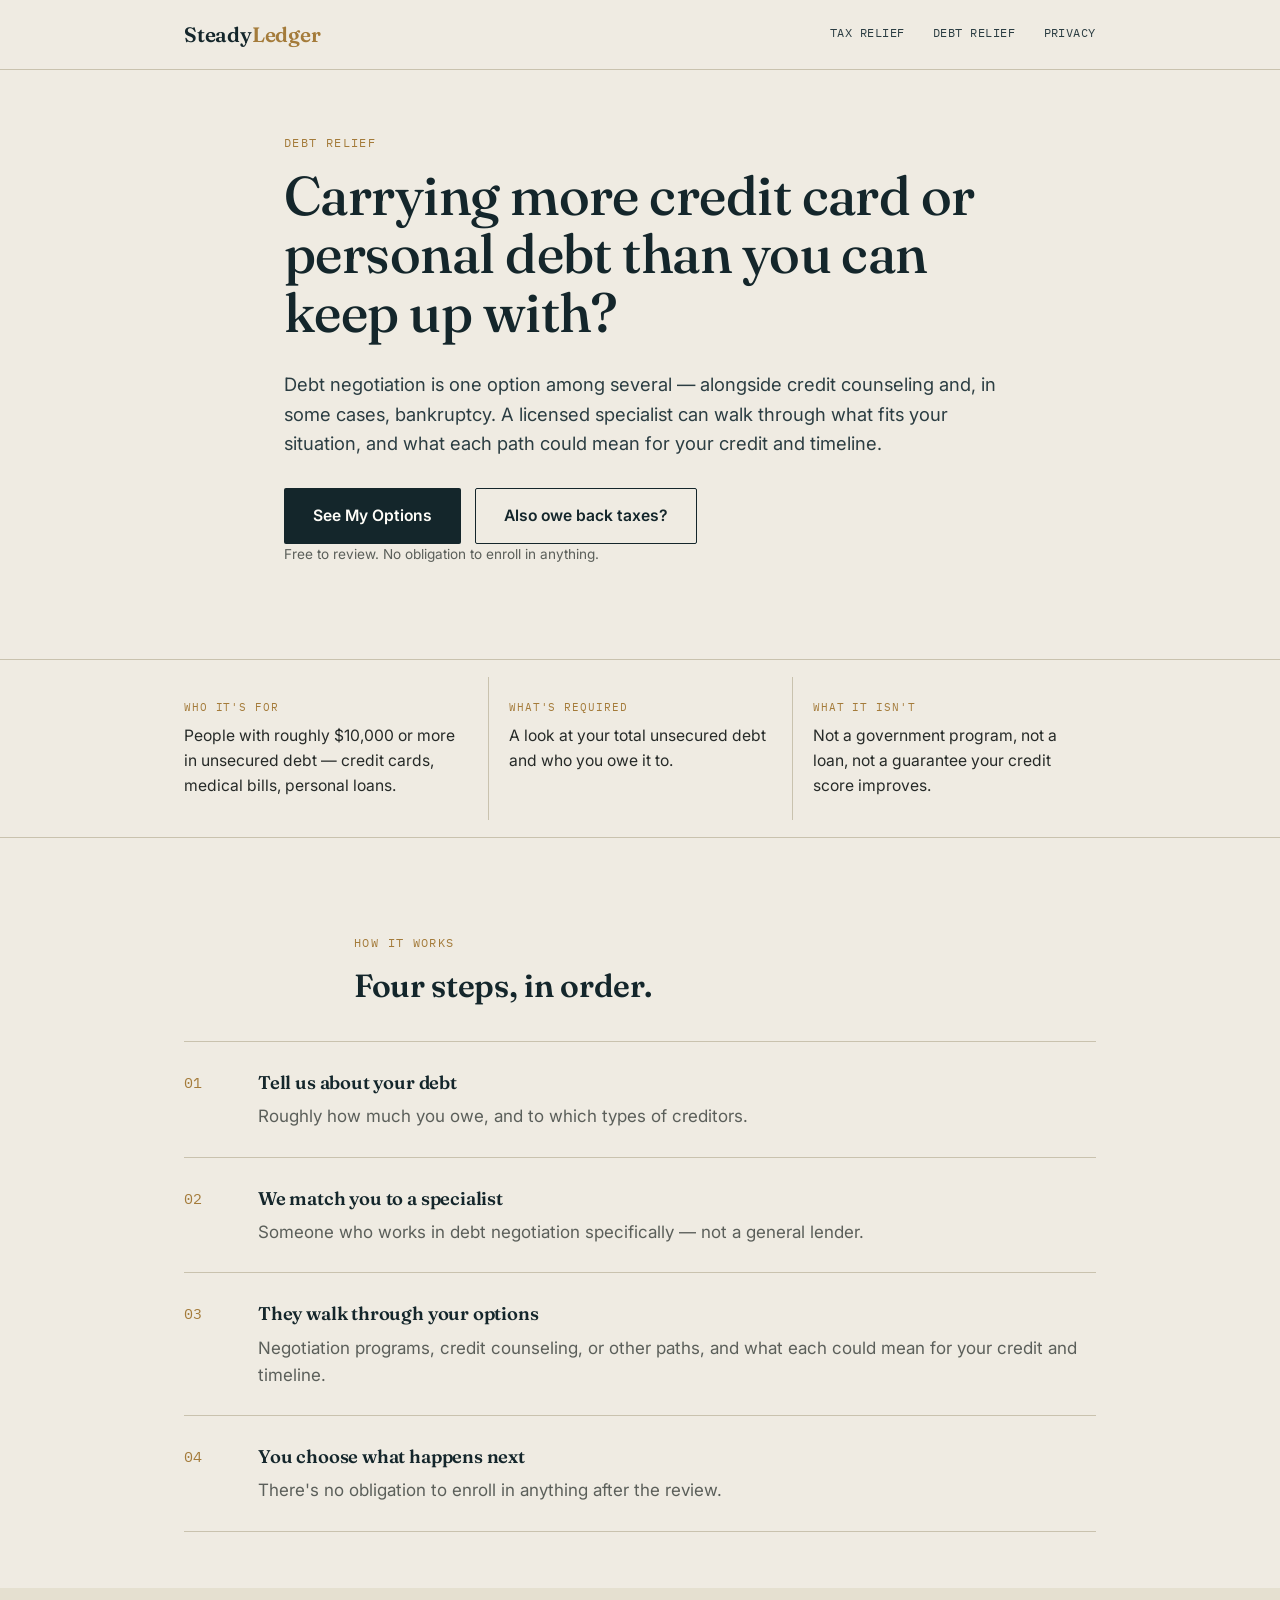
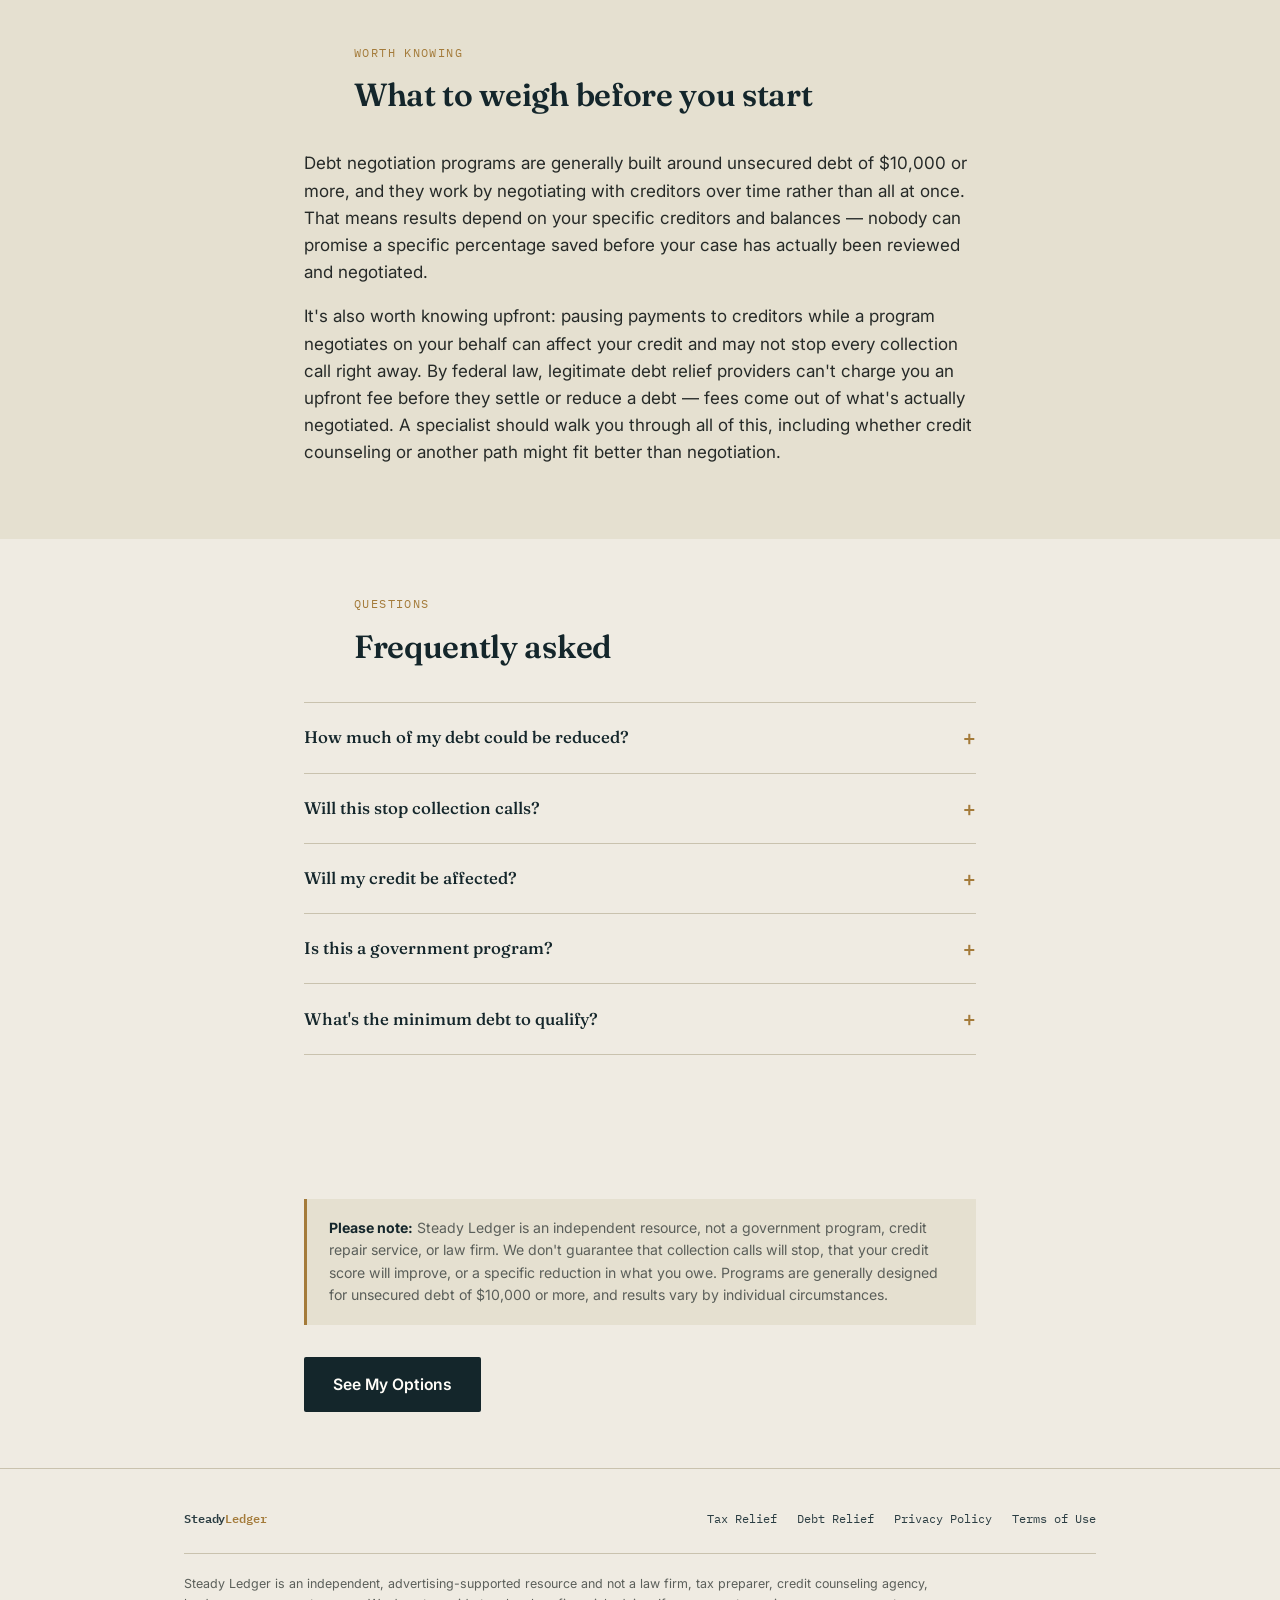
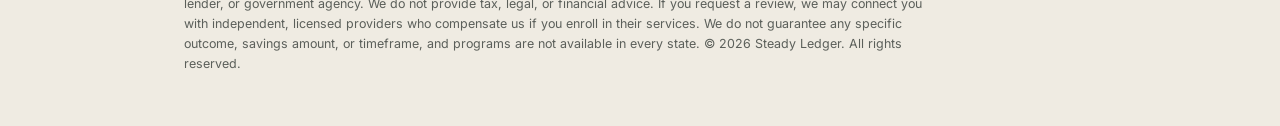
==== debt-relief.html @ 88c02ea1 "Replace single-page funnel with 2-offer + thank-you-page structure - Split Tax Relief and Debt Relie" ====
<!DOCTYPE html>
<html lang="en">
<head>
<meta charset="UTF-8">
<meta name="viewport" content="width=device-width, initial-scale=1.0">
<title>Debt Relief Options — Steady Ledger</title>
<meta name="description" content="Carrying $10,000 or more in credit card or personal debt? See how debt negotiation and other relief options actually work, and check your options with a licensed specialist.">
<link rel="canonical" href="https://REPLACE-WITH-YOUR-DOMAIN.netlify.app/debt-relief.html">
<link rel="stylesheet" href="/css/style.css">
</head>
<body>

<header class="site-header">
  <div class="wrap">
    <a href="/" class="brand">Steady<span>Ledger</span></a>
    <nav class="site-nav">
      <a href="/tax-relief.html">Tax Relief</a>
      <a href="/debt-relief.html">Debt Relief</a>
      <a href="/privacy-policy.html">Privacy</a>
    </nav>
  </div>
</header>

<section class="hero">
  <div class="wrap">
    <span class="eyebrow">Debt Relief</span>
    <h1>Carrying more credit card or personal debt than you can keep up with?</h1>
    <p class="lede">Debt negotiation is one option among several — alongside credit counseling and, in some cases, bankruptcy. A licensed specialist can walk through what fits your situation, and what each path could mean for your credit and timeline.</p>
    <div class="cta-row">
      <a class="btn btn-primary" href="/debt-relief-thank-you.html">See My Options</a>
      <a class="btn btn-ghost" href="/tax-relief.html">Also owe back taxes?</a>
    </div>
    <p class="cta-note">Free to review. No obligation to enroll in anything.</p>
  </div>
</section>

<section class="facts-strip">
  <div class="wrap">
    <dl class="fact">
      <dt>Who it's for</dt>
      <dd>People with roughly $10,000 or more in unsecured debt — credit cards, medical bills, personal loans.</dd>
    </dl>
    <dl class="fact">
      <dt>What's required</dt>
      <dd>A look at your total unsecured debt and who you owe it to.</dd>
    </dl>
    <dl class="fact">
      <dt>What it isn't</dt>
      <dd>Not a government program, not a loan, not a guarantee your credit score improves.</dd>
    </dl>
  </div>
</section>

<section class="section">
  <div class="wrap section-head">
    <span class="eyebrow">How it works</span>
    <h2>Four steps, in order.</h2>
  </div>
  <div class="wrap">
    <ol class="process">
      <li>
        <span class="num">01</span>
        <div>
          <h3>Tell us about your debt</h3>
          <p>Roughly how much you owe, and to which types of creditors.</p>
        </div>
      </li>
      <li>
        <span class="num">02</span>
        <div>
          <h3>We match you to a specialist</h3>
          <p>Someone who works in debt negotiation specifically — not a general lender.</p>
        </div>
      </li>
      <li>
        <span class="num">03</span>
        <div>
          <h3>They walk through your options</h3>
          <p>Negotiation programs, credit counseling, or other paths, and what each could mean for your credit and timeline.</p>
        </div>
      </li>
      <li>
        <span class="num">04</span>
        <div>
          <h3>You choose what happens next</h3>
          <p>There's no obligation to enroll in anything after the review.</p>
        </div>
      </li>
    </ol>
  </div>
</section>

<section class="section section-alt">
  <div class="wrap section-head">
    <span class="eyebrow">Worth knowing</span>
    <h2>What to weigh before you start</h2>
  </div>
  <div class="wrap" style="max-width:720px;">
    <p>Debt negotiation programs are generally built around unsecured debt of $10,000 or more, and they work by negotiating with creditors over time rather than all at once. That means results depend on your specific creditors and balances — nobody can promise a specific percentage saved before your case has actually been reviewed and negotiated.</p>
    <p>It's also worth knowing upfront: pausing payments to creditors while a program negotiates on your behalf can affect your credit and may not stop every collection call right away. By federal law, legitimate debt relief providers can't charge you an upfront fee before they settle or reduce a debt — fees come out of what's actually negotiated. A specialist should walk you through all of this, including whether credit counseling or another path might fit better than negotiation.</p>
  </div>
</section>

<section class="section">
  <div class="wrap section-head">
    <span class="eyebrow">Questions</span>
    <h2>Frequently asked</h2>
  </div>
  <div class="wrap" style="max-width:720px;">
    <details class="faq-item">
      <summary>How much of my debt could be reduced?</summary>
      <p class="faq-a">We can't promise a number — it depends on your total balance, your creditors, and what they're willing to negotiate. A specialist can give you a realistic picture once they've reviewed your situation.</p>
    </details>
    <details class="faq-item">
      <summary>Will this stop collection calls?</summary>
      <p class="faq-a">Not automatically, and it's not guaranteed. Some creditors continue contact during negotiation. Your specialist can explain what to realistically expect in your case.</p>
    </details>
    <details class="faq-item">
      <summary>Will my credit be affected?</summary>
      <p class="faq-a">It can be, especially if payments pause while a program negotiates. Ask your specialist to walk through the specific impact for your situation before you enroll in anything.</p>
    </details>
    <details class="faq-item">
      <summary>Is this a government program?</summary>
      <p class="faq-a">No. Steady Ledger and the specialists we connect you with are independent, and not affiliated with any government agency.</p>
    </details>
    <details class="faq-item">
      <summary>What's the minimum debt to qualify?</summary>
      <p class="faq-a">Most programs are built for unsecured debt of $10,000 or more. Smaller balances are often better suited to options like credit counseling instead.</p>
    </details>
  </div>
</section>

<section class="section">
  <div class="wrap" style="max-width:720px;">
    <div class="disclaimer">
      <strong>Please note:</strong> Steady Ledger is an independent resource, not a government program, credit repair service, or law firm. We don't guarantee that collection calls will stop, that your credit score will improve, or a specific reduction in what you owe. Programs are generally designed for unsecured debt of $10,000 or more, and results vary by individual circumstances.
    </div>
    <div class="cta-row">
      <a class="btn btn-primary" href="/debt-relief-thank-you.html">See My Options</a>
    </div>
  </div>
</section>

<footer class="site-footer">
  <div class="wrap">
    <div class="foot-top">
      <a href="/" class="brand">Steady<span>Ledger</span></a>
      <nav>
        <a href="/tax-relief.html">Tax Relief</a>
        <a href="/debt-relief.html">Debt Relief</a>
        <a href="/privacy-policy.html">Privacy Policy</a>
        <a href="/terms.html">Terms of Use</a>
      </nav>
    </div>
    <hr class="rule" style="margin-bottom:20px;">
    <p class="fine-print">Steady Ledger is an independent, advertising-supported resource and not a law firm, tax preparer, credit counseling agency, lender, or government agency. We do not provide tax, legal, or financial advice. If you request a review, we may connect you with independent, licensed providers who compensate us if you enroll in their services. We do not guarantee any specific outcome, savings amount, or timeframe, and programs are not available in every state. &copy; 2026 Steady Ledger. All rights reserved.</p>
  </div>
</footer>

</body>
</html>
---- css/style.css ----
/* ============================================================
   Steady Ledger — shared design system
   Ledger/statement motif: hairline rules, a two-line "settled
   total" mark as the signature element, restrained brass accent.
   ============================================================ */

@import url('https://fonts.googleapis.com/css2?family=Fraunces:opsz,wght@9..144,400;9..144,500;9..144,600&family=Inter:wght@400;500;600;700&family=IBM+Plex+Mono:wght@400;500&display=swap');

:root {
  --ink: #14262B;
  --ink-soft: #2B3D42;
  --paper: #EFEBE2;
  --paper-alt: #E5E0D0;
  --paper-deep: #DDD6C2;
  --white: #FFFDF8;
  --brass: #A47B3A;
  --brass-soft: #C9A86B;
  --slate: #262A28;
  --slate-soft: #5B5F5A;
  --line: #C9C2AE;
  --sage: #4B6B53;

  --font-display: 'Fraunces', Georgia, 'Times New Roman', serif;
  --font-body: 'Inter', -apple-system, BlinkMacSystemFont, 'Segoe UI', sans-serif;
  --font-mono: 'IBM Plex Mono', ui-monospace, SFMono-Regular, Menlo, monospace;

  --max: 960px;
}

* { box-sizing: border-box; }

@media (prefers-reduced-motion: reduce) {
  * { animation-duration: 0.001ms !important; animation-iteration-count: 1 !important; transition-duration: 0.001ms !important; }
}

html { scroll-behavior: smooth; }

body {
  margin: 0;
  background: var(--paper);
  color: var(--slate);
  font-family: var(--font-body);
  font-size: 17px;
  line-height: 1.6;
  -webkit-font-smoothing: antialiased;
}

a { color: var(--ink); }
a:focus-visible, button:focus-visible, summary:focus-visible {
  outline: 2px solid var(--brass);
  outline-offset: 3px;
}

img { max-width: 100%; display: block; }

.wrap {
  max-width: var(--max);
  margin: 0 auto;
  padding: 0 24px;
}

h1, h2, h3 {
  font-family: var(--font-display);
  color: var(--ink);
  font-weight: 600;
  letter-spacing: -0.01em;
  margin: 0 0 0.5em;
}

h1 { font-size: clamp(2.1rem, 5vw, 3.4rem); line-height: 1.08; font-weight: 500; }
h2 { font-size: clamp(1.5rem, 3vw, 2rem); line-height: 1.2; }
h3 { font-size: 1.15rem; }

p { margin: 0 0 1em; color: var(--slate); }
.lede { font-size: 1.15rem; color: var(--ink-soft); }

.eyebrow {
  font-family: var(--font-mono);
  font-size: 0.72rem;
  letter-spacing: 0.12em;
  text-transform: uppercase;
  color: var(--brass);
  display: block;
  margin-bottom: 14px;
}

/* ---- signature element: the settled-total mark ---- */
.ledger-mark {
  display: block;
  width: 72px;
  height: 12px;
  position: relative;
  margin: 22px 0 0;
}
.ledger-mark::before,
.ledger-mark::after {
  content: '';
  position: absolute;
  left: 0;
  right: 0;
  height: 2px;
  background: var(--ink);
}
.ledger-mark::before { top: 0; }
.ledger-mark::after { top: 7px; height: 3px; background: var(--brass); }
.ledger-mark.center { margin-left: auto; margin-right: auto; }

hr.rule {
  border: none;
  border-top: 1px solid var(--line);
  margin: 0;
}

/* ---- header ---- */
.site-header {
  border-bottom: 1px solid var(--line);
  background: var(--paper);
  position: sticky;
  top: 0;
  z-index: 20;
}
.site-header .wrap {
  display: flex;
  align-items: center;
  justify-content: space-between;
  padding-top: 18px;
  padding-bottom: 18px;
}
.brand {
  font-family: var(--font-display);
  font-size: 1.3rem;
  font-weight: 600;
  color: var(--ink);
  text-decoration: none;
  letter-spacing: -0.01em;
}
.brand span { color: var(--brass); }
.site-nav { display: flex; gap: 28px; align-items: center; }
.site-nav a {
  font-family: var(--font-mono);
  font-size: 0.78rem;
  letter-spacing: 0.04em;
  text-transform: uppercase;
  text-decoration: none;
  color: var(--ink-soft);
  border-bottom: 1px solid transparent;
  padding-bottom: 2px;
}
.site-nav a:hover { border-bottom-color: var(--brass); }

/* ---- hero ---- */
.hero {
  padding: 64px 0 40px;
}
.hero .wrap { max-width: 760px; }

/* ---- quick facts strip ---- */
.facts-strip {
  border-top: 1px solid var(--line);
  border-bottom: 1px solid var(--line);
  margin: 40px 0;
}
.facts-strip .wrap {
  display: grid;
  grid-template-columns: repeat(3, 1fr);
  gap: 0;
}
.fact {
  padding: 22px 20px;
  border-left: 1px solid var(--line);
}
.fact:first-child { border-left: none; padding-left: 0; }
.fact dt {
  font-family: var(--font-mono);
  font-size: 0.7rem;
  letter-spacing: 0.08em;
  text-transform: uppercase;
  color: var(--brass);
  margin-bottom: 6px;
}
.fact dd { margin: 0; font-size: 0.98rem; color: var(--slate); }

/* ---- buttons ---- */
.btn {
  display: inline-block;
  font-family: var(--font-body);
  font-weight: 600;
  font-size: 0.98rem;
  text-decoration: none;
  padding: 14px 28px;
  border-radius: 2px;
  border: 1px solid transparent;
  transition: background 0.15s ease, color 0.15s ease, border-color 0.15s ease;
}
.btn-primary {
  background: var(--ink);
  color: var(--white);
}
.btn-primary:hover { background: var(--brass); }
.btn-ghost {
  background: transparent;
  color: var(--ink);
  border-color: var(--ink);
}
.btn-ghost:hover { border-color: var(--brass); color: var(--brass); }
.cta-row { display: flex; gap: 14px; align-items: center; flex-wrap: wrap; margin-top: 30px; }
.cta-note { font-size: 0.85rem; color: var(--slate-soft); }

/* ---- sections ---- */
.section { padding: 56px 0; }
.section-alt { background: var(--paper-alt); }
.section-deep { background: var(--ink); color: var(--paper); }
.section-deep h2, .section-deep h3 { color: var(--white); }
.section-deep p { color: #C9CFC9; }
.section-deep .ledger-mark::before { background: var(--paper); }

.section-head { max-width: 620px; margin-bottom: 36px; }

/* ---- process list (numbered — genuine sequence) ---- */
.process { list-style: none; margin: 0; padding: 0; }
.process li {
  display: grid;
  grid-template-columns: 56px 1fr;
  gap: 18px;
  padding: 26px 0;
  border-top: 1px solid var(--line);
}
.process li:last-child { border-bottom: 1px solid var(--line); }
.process .num {
  font-family: var(--font-mono);
  font-size: 0.95rem;
  color: var(--brass);
  padding-top: 2px;
}
.process h3 { margin-bottom: 6px; }
.process p { margin: 0; color: var(--slate-soft); }

/* ---- cards (used on home page) ---- */
.card-grid {
  display: grid;
  grid-template-columns: 1fr 1fr;
  gap: 24px;
}
.card {
  background: var(--white);
  border: 1px solid var(--line);
  padding: 30px;
  display: flex;
  flex-direction: column;
}
.card h3 { margin-bottom: 8px; }
.card p { color: var(--slate-soft); flex-grow: 1; }
.card .btn { margin-top: 18px; align-self: flex-start; }

/* ---- faq ---- */
.faq-item {
  border-top: 1px solid var(--line);
  padding: 18px 0;
}
.faq-item:last-child { border-bottom: 1px solid var(--line); }
.faq-item summary {
  cursor: pointer;
  font-family: var(--font-display);
  font-weight: 500;
  font-size: 1.05rem;
  color: var(--ink);
  list-style: none;
  display: flex;
  justify-content: space-between;
  align-items: center;
  gap: 16px;
}
.faq-item summary::-webkit-details-marker { display: none; }
.faq-item summary::after {
  content: '+';
  font-family: var(--font-mono);
  color: var(--brass);
  font-size: 1.3rem;
  flex-shrink: 0;
}
.faq-item[open] summary::after { content: '\2212'; }
.faq-item .faq-a { margin-top: 12px; color: var(--slate-soft); max-width: 640px; }

/* ---- disclaimer box ---- */
.disclaimer {
  border-left: 3px solid var(--brass);
  background: var(--paper-alt);
  padding: 18px 22px;
  font-size: 0.88rem;
  color: var(--slate-soft);
  margin: 32px 0;
}
.disclaimer strong { color: var(--ink); }

/* ---- footer ---- */
.site-footer {
  border-top: 1px solid var(--line);
  padding: 40px 0;
  background: var(--paper);
}
.site-footer .foot-top {
  display: flex;
  justify-content: space-between;
  flex-wrap: wrap;
  gap: 20px;
  margin-bottom: 24px;
}
.site-footer nav { display: flex; gap: 20px; flex-wrap: wrap; }
.site-footer a {
  font-family: var(--font-mono);
  font-size: 0.78rem;
  color: var(--ink-soft);
  text-decoration: none;
}
.site-footer a:hover { color: var(--brass); }
.fine-print {
  font-size: 0.78rem;
  color: var(--slate-soft);
  line-height: 1.6;
  max-width: 760px;
}

/* ---- thank-you page ---- */
.ty-hero {
  padding: 90px 0 40px;
  text-align: center;
}
.ty-hero .wrap { max-width: 560px; margin: 0 auto; }
.ty-hero .ledger-mark { margin-left: auto; margin-right: auto; }
#widget-slot {
  max-width: 640px;
  margin: 0 auto 60px;
  min-height: 40px;
}

/* ---- responsive ---- */
@media (max-width: 760px) {
  .facts-strip .wrap { grid-template-columns: 1fr; }
  .fact { border-left: none; border-top: 1px solid var(--line); padding-left: 0; }
  .fact:first-child { border-top: none; }
  .card-grid { grid-template-columns: 1fr; }
  .process li { grid-template-columns: 40px 1fr; }
  .site-nav { gap: 16px; }
}
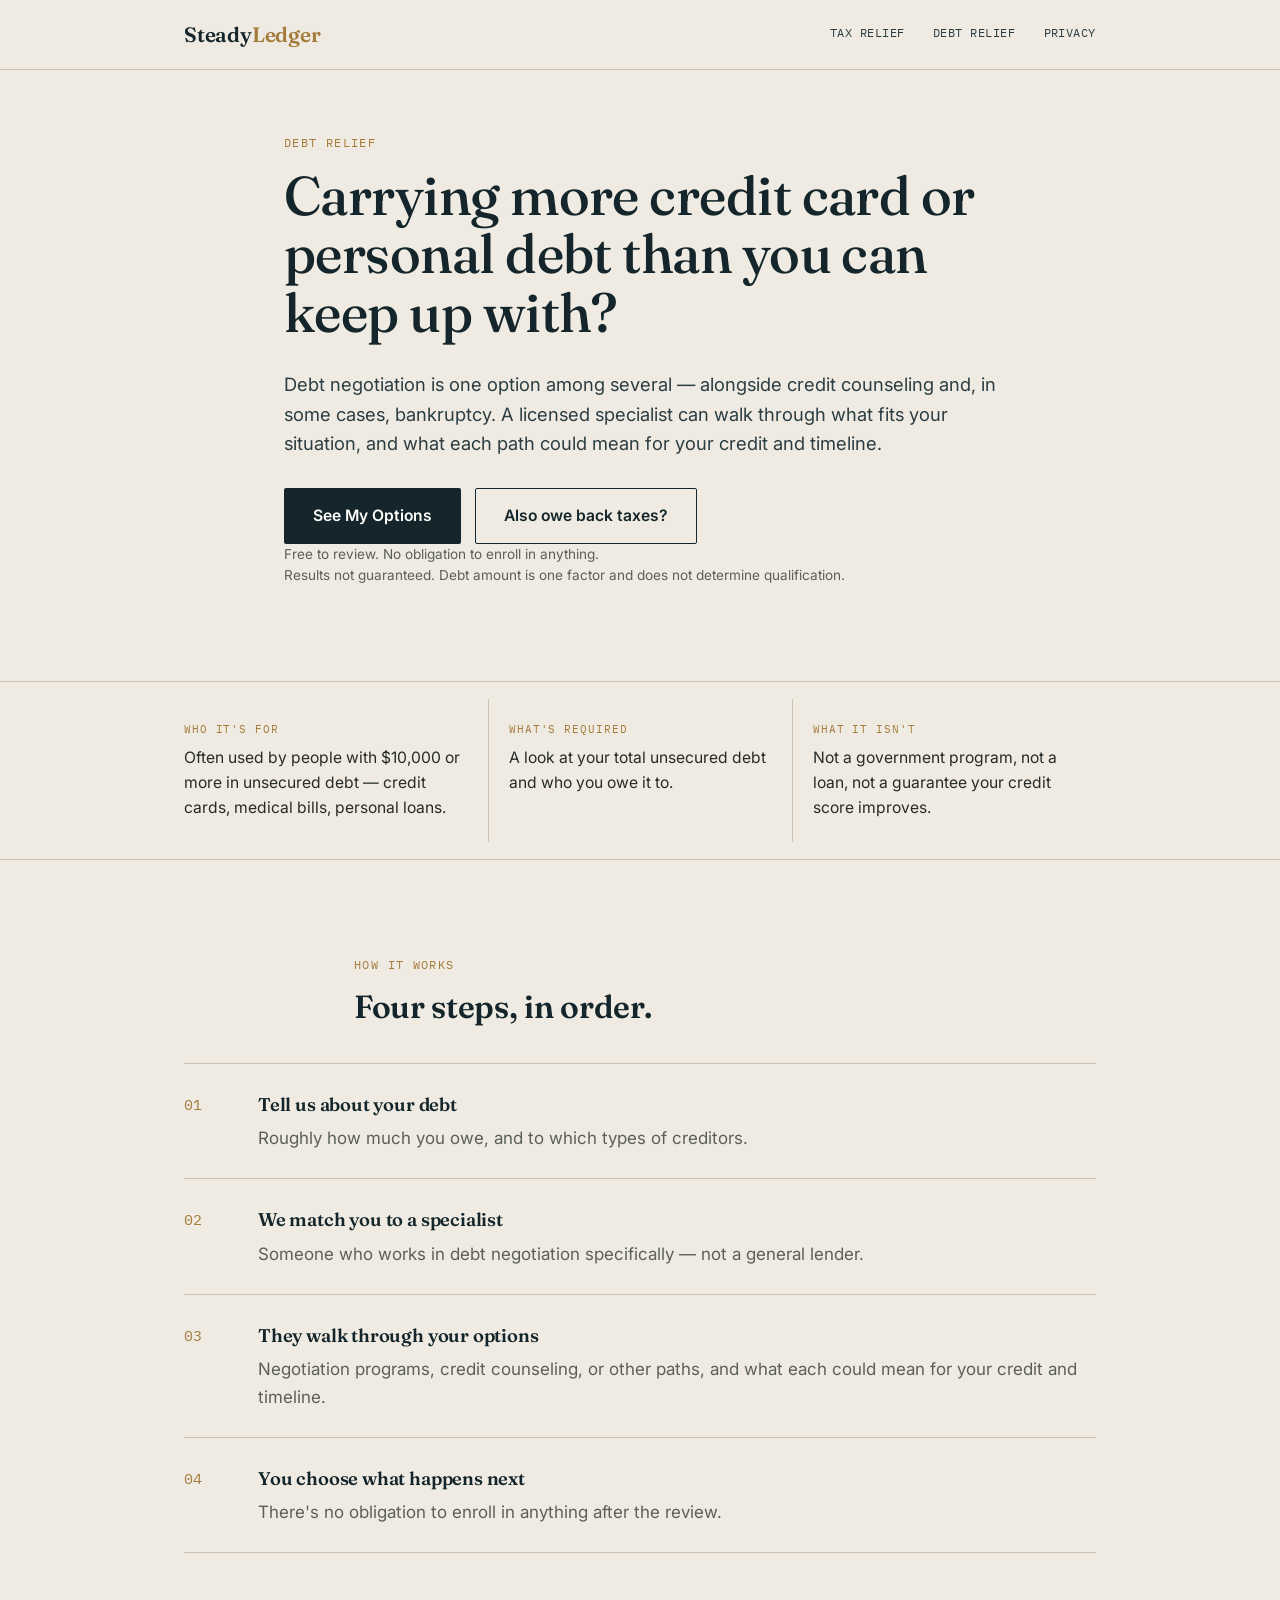
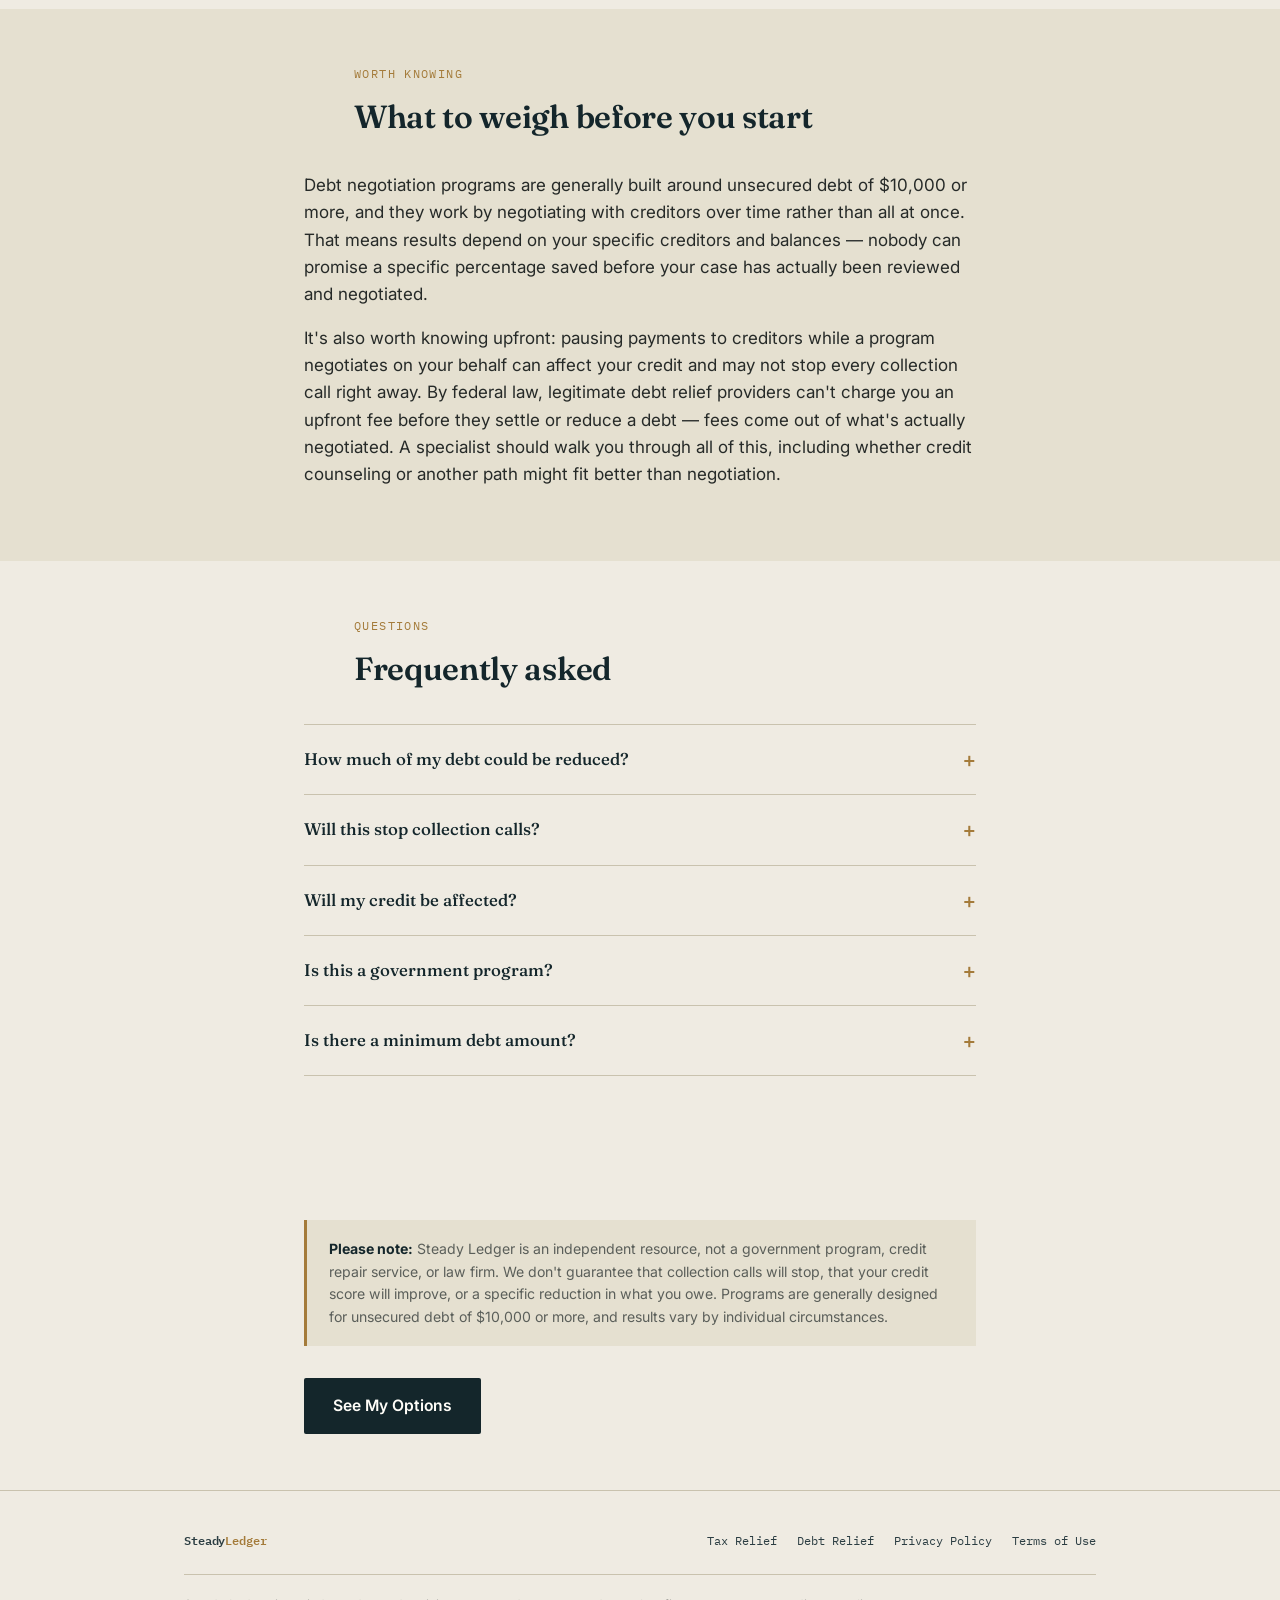
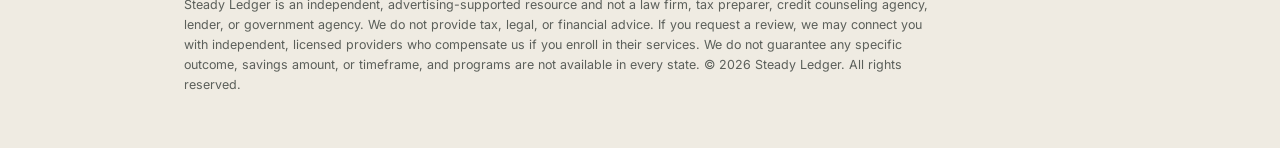
==== commit a885d83c: "Apply Self-Check compliance fixes to both offer pages - Add proximate disclaimers next to the hero C" ====
--- a/debt-relief.html
+++ b/debt-relief.html
@@ -30,7 +30,7 @@
       <a class="btn btn-primary" href="/debt-relief-thank-you.html">See My Options</a>
       <a class="btn btn-ghost" href="/tax-relief.html">Also owe back taxes?</a>
     </div>
-    <p class="cta-note">Free to review. No obligation to enroll in anything.</p>
+    <p class="cta-note">Free to review. No obligation to enroll in anything.<br>Results not guaranteed. Debt amount is one factor and does not determine qualification.</p>
   </div>
 </section>
 
@@ -38,7 +38,7 @@
   <div class="wrap">
     <dl class="fact">
       <dt>Who it's for</dt>
-      <dd>People with roughly $10,000 or more in unsecured debt — credit cards, medical bills, personal loans.</dd>
+      <dd>Often used by people with $10,000 or more in unsecured debt — credit cards, medical bills, personal loans.</dd>
     </dl>
     <dl class="fact">
       <dt>What's required</dt>
@@ -124,8 +124,8 @@
       <p class="faq-a">No. Steady Ledger and the specialists we connect you with are independent, and not affiliated with any government agency.</p>
     </details>
     <details class="faq-item">
-      <summary>What's the minimum debt to qualify?</summary>
-      <p class="faq-a">Most programs are built for unsecured debt of $10,000 or more. Smaller balances are often better suited to options like credit counseling instead.</p>
+      <summary>Is there a minimum debt amount?</summary>
+      <p class="faq-a">Most programs are built around unsecured debt of $10,000 or more. Debt amount is one factor and does not determine qualification — a specialist looks at your full situation, and smaller balances are often better suited to options like credit counseling instead.</p>
     </details>
   </div>
 </section>
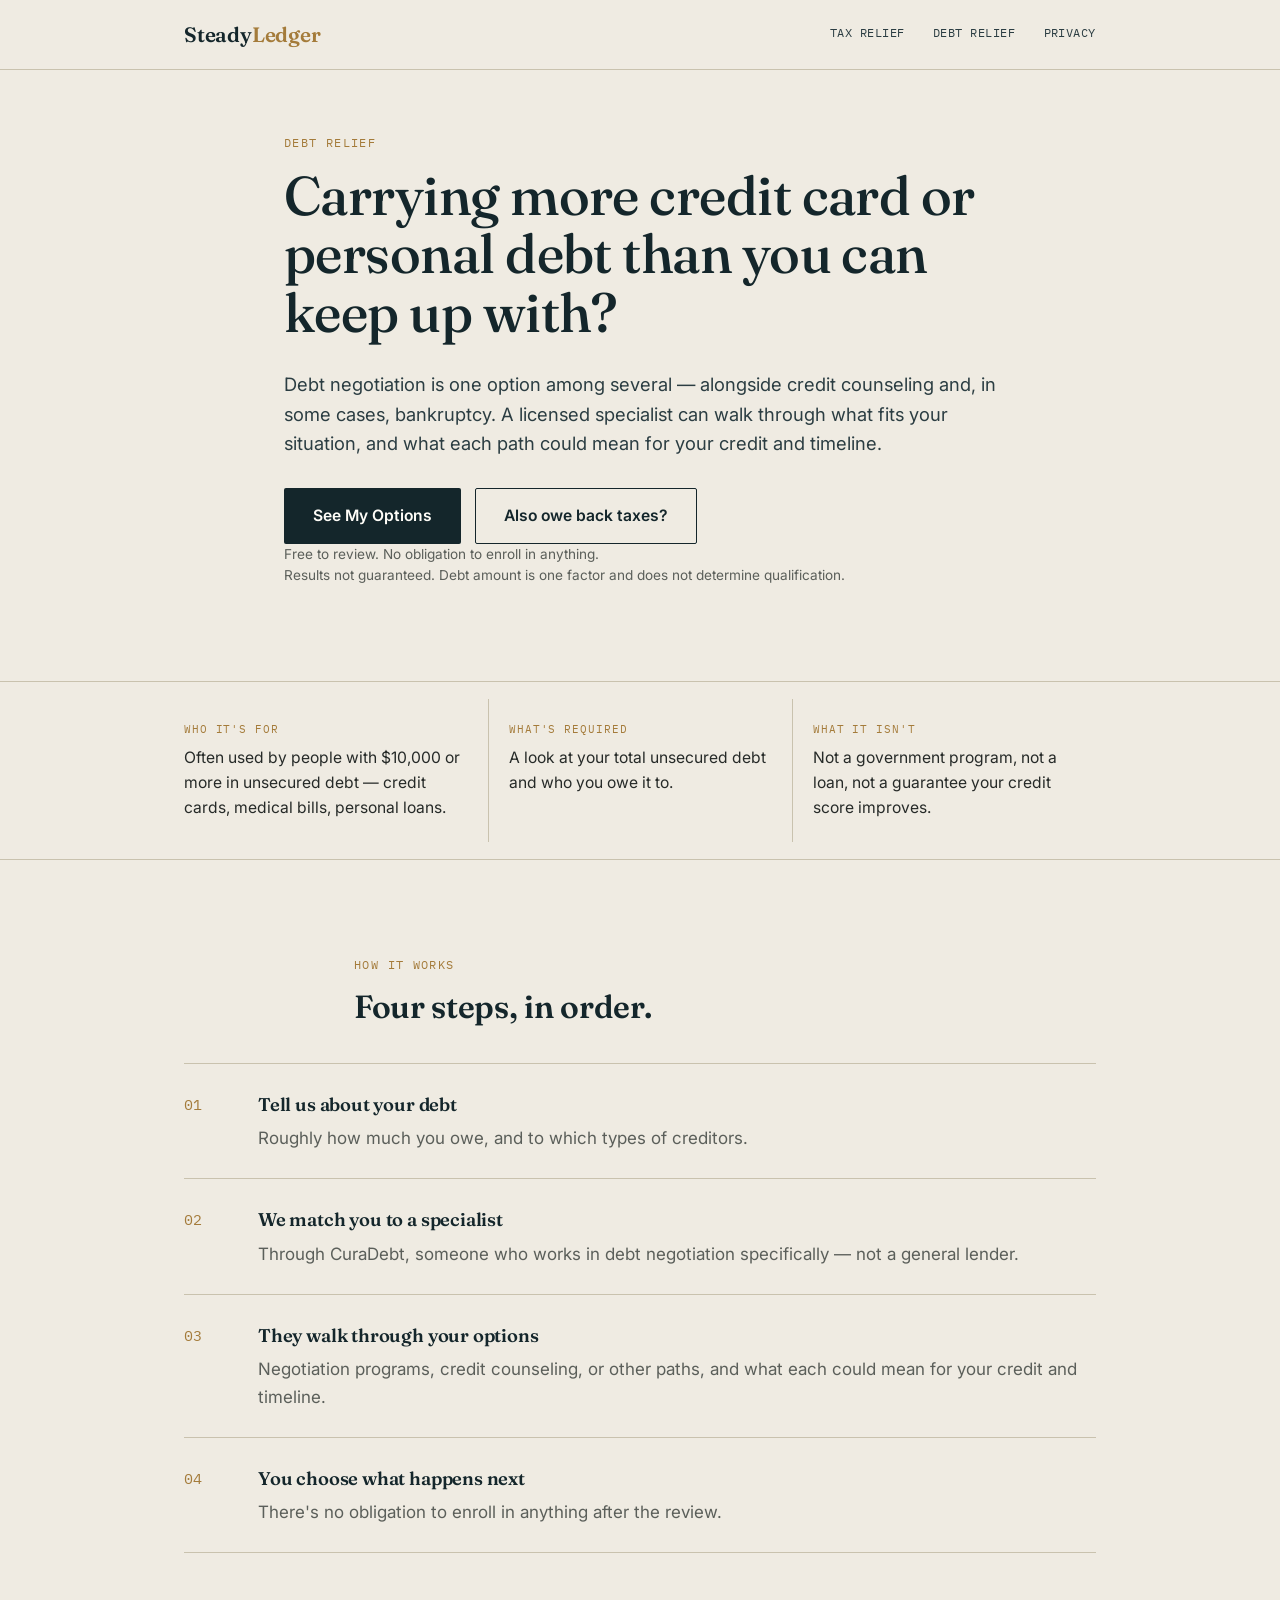
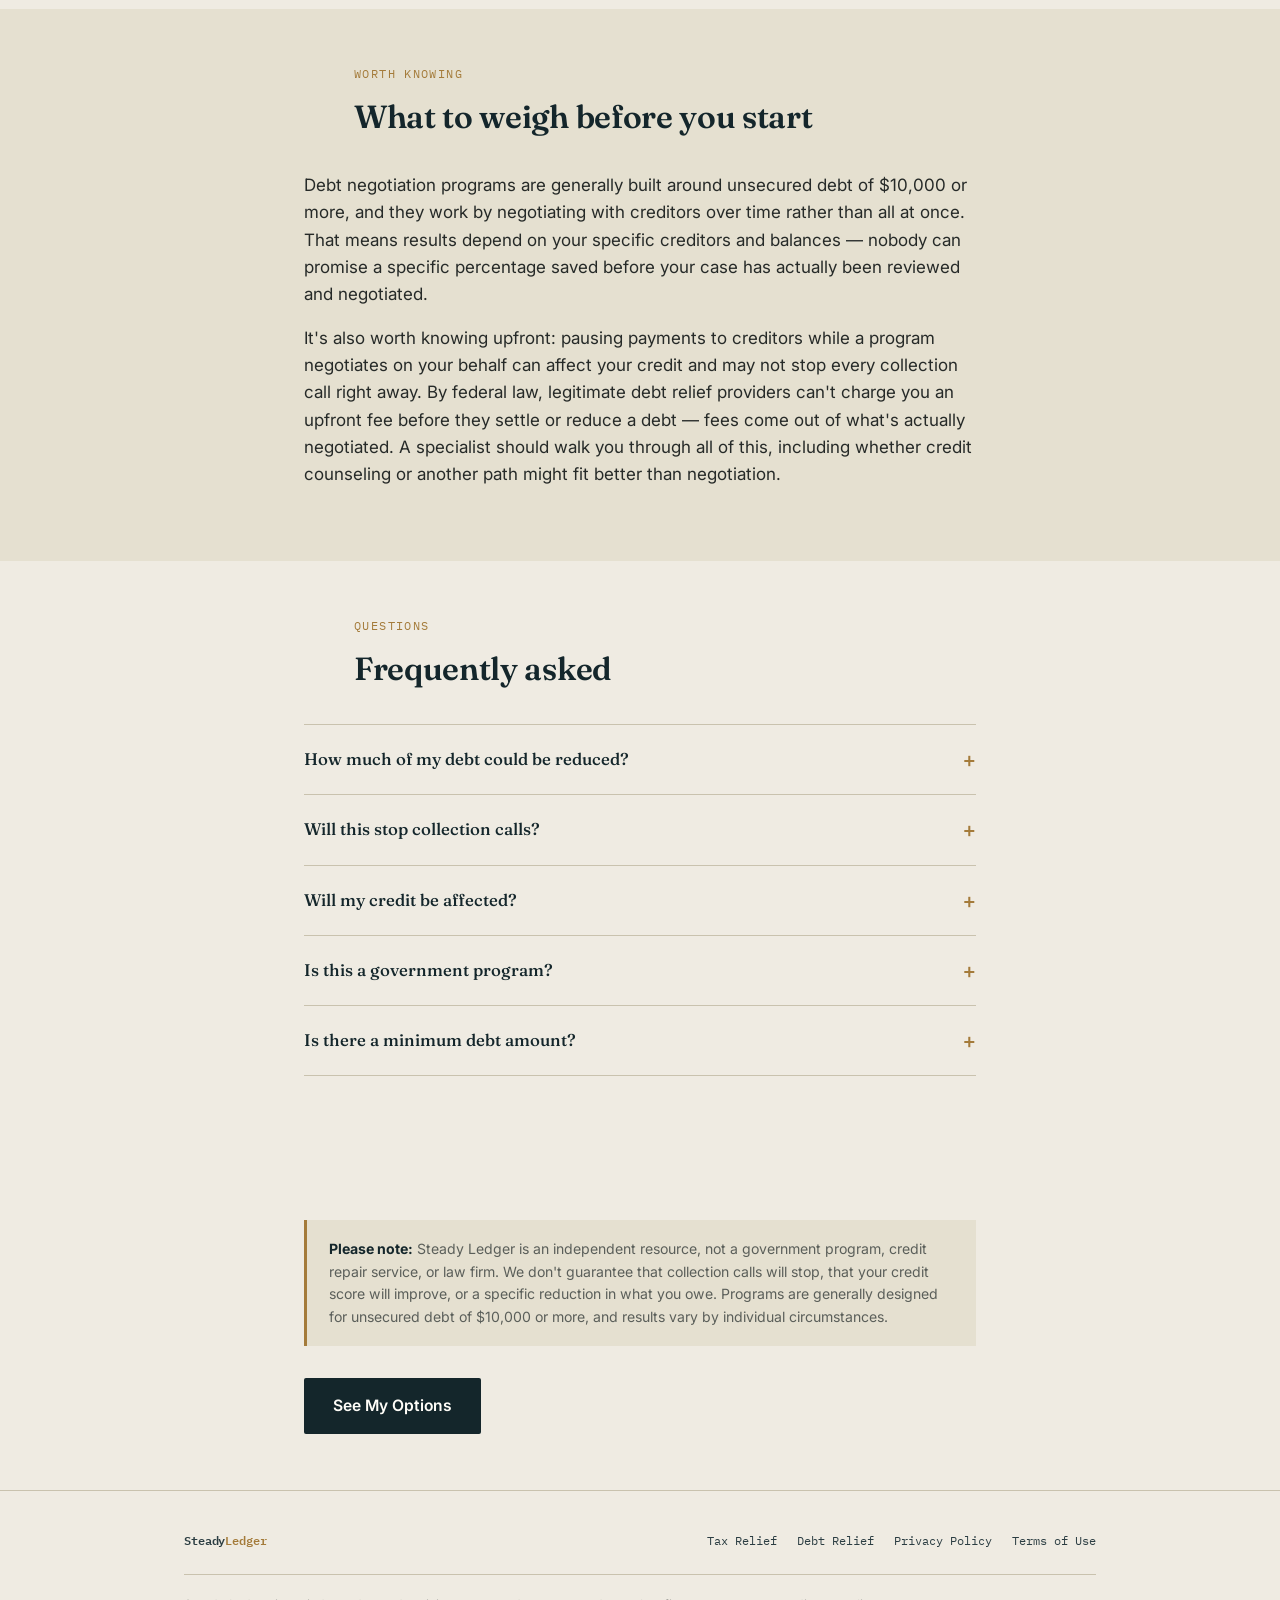
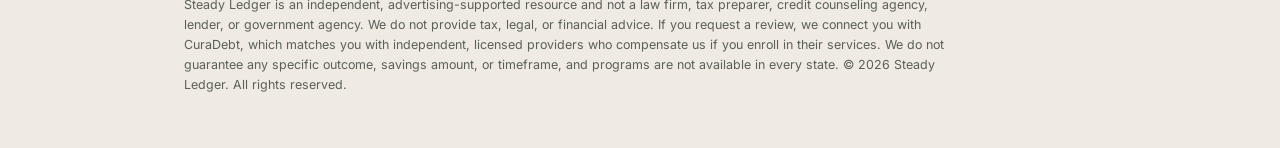
==== commit 2105c210: "Name CuraDebt explicitly as the connected provider Per CuraDebt's review feedback: previously the pa" ====
--- a/debt-relief.html
+++ b/debt-relief.html
@@ -5,7 +5,7 @@
 <meta name="viewport" content="width=device-width, initial-scale=1.0">
 <title>Debt Relief Options — Steady Ledger</title>
 <meta name="description" content="Carrying $10,000 or more in credit card or personal debt? See how debt negotiation and other relief options actually work, and check your options with a licensed specialist.">
-<link rel="canonical" href="https://REPLACE-WITH-YOUR-DOMAIN.netlify.app/debt-relief.html">
+<link rel="canonical" href="https://curadebt.netlify.app/debt-relief.html">
 <link rel="stylesheet" href="/css/style.css">
 </head>
 <body>
@@ -69,7 +69,7 @@
         <span class="num">02</span>
         <div>
           <h3>We match you to a specialist</h3>
-          <p>Someone who works in debt negotiation specifically — not a general lender.</p>
+          <p>Through CuraDebt, someone who works in debt negotiation specifically — not a general lender.</p>
         </div>
       </li>
       <li>
@@ -153,7 +153,7 @@
       </nav>
     </div>
     <hr class="rule" style="margin-bottom:20px;">
-    <p class="fine-print">Steady Ledger is an independent, advertising-supported resource and not a law firm, tax preparer, credit counseling agency, lender, or government agency. We do not provide tax, legal, or financial advice. If you request a review, we may connect you with independent, licensed providers who compensate us if you enroll in their services. We do not guarantee any specific outcome, savings amount, or timeframe, and programs are not available in every state. &copy; 2026 Steady Ledger. All rights reserved.</p>
+    <p class="fine-print">Steady Ledger is an independent, advertising-supported resource and not a law firm, tax preparer, credit counseling agency, lender, or government agency. We do not provide tax, legal, or financial advice. If you request a review, we connect you with CuraDebt, which matches you with independent, licensed providers who compensate us if you enroll in their services. We do not guarantee any specific outcome, savings amount, or timeframe, and programs are not available in every state. &copy; 2026 Steady Ledger. All rights reserved.</p>
   </div>
 </footer>
 
